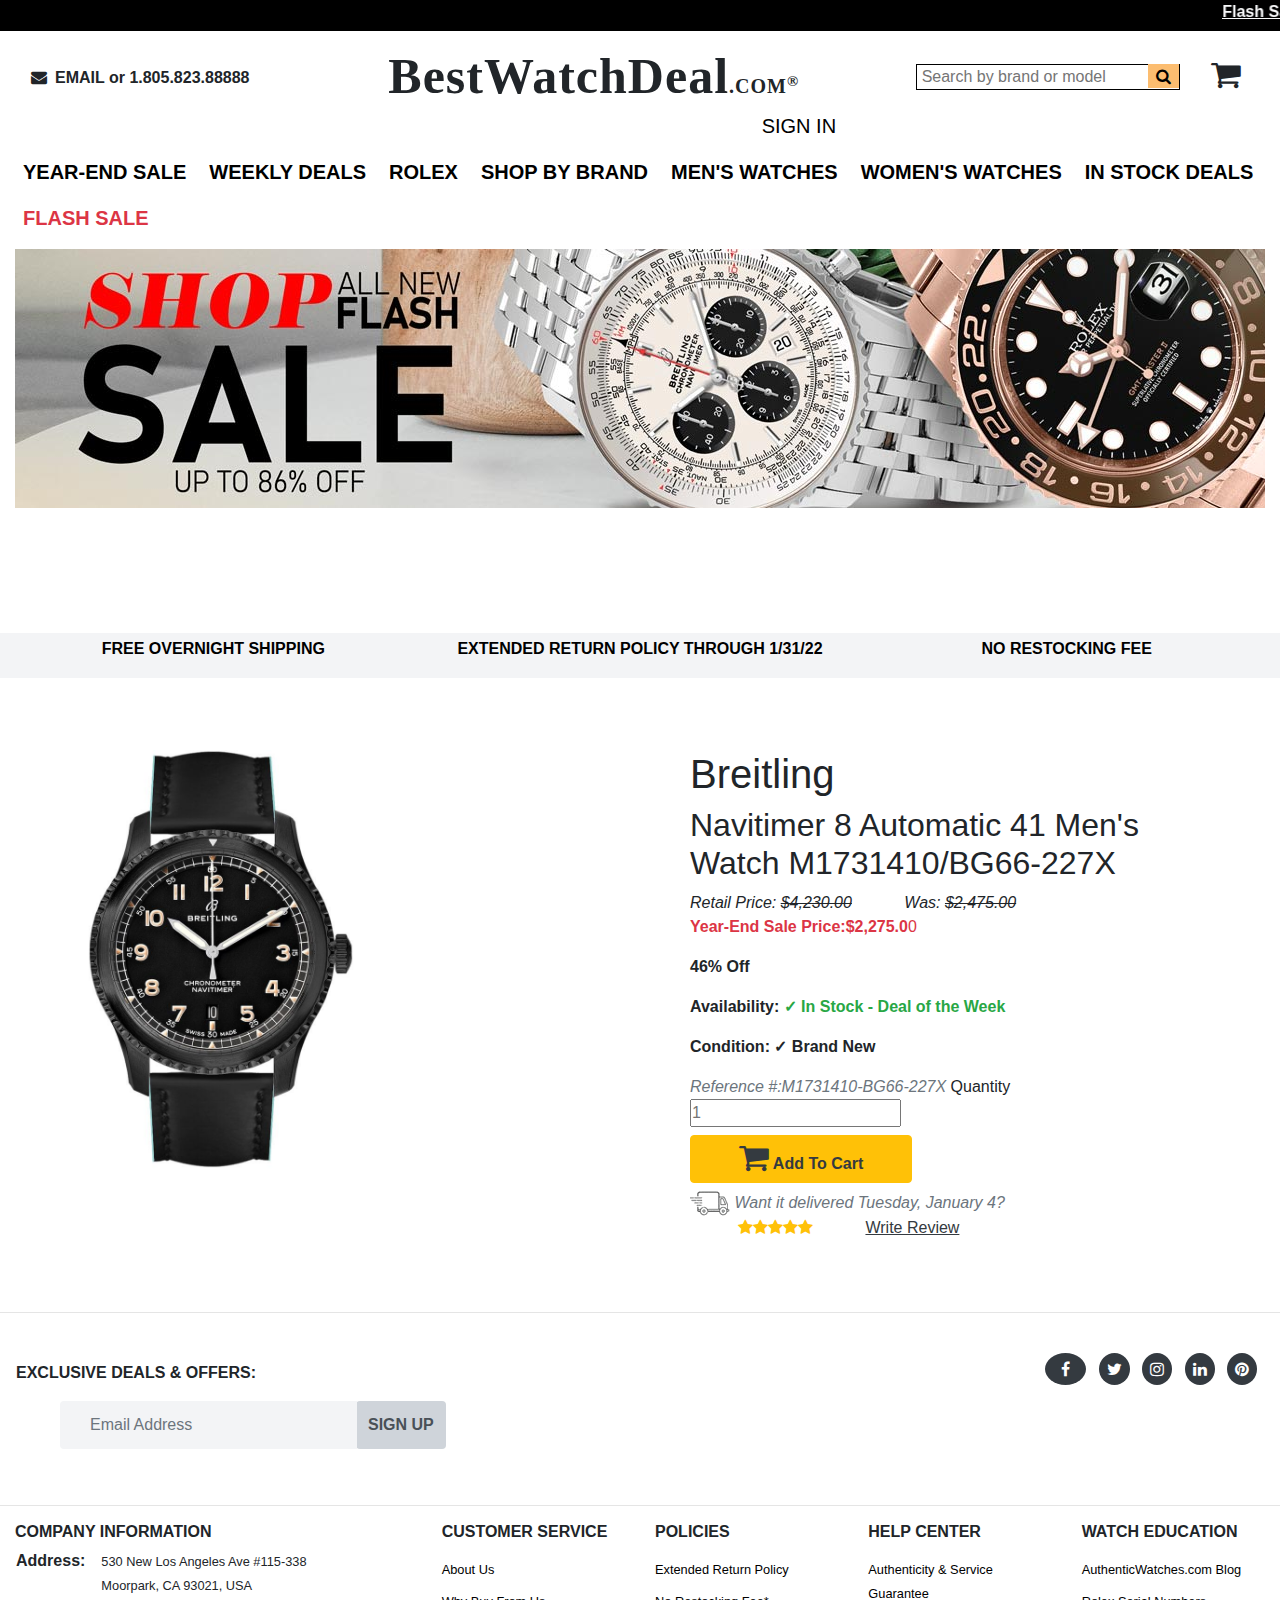
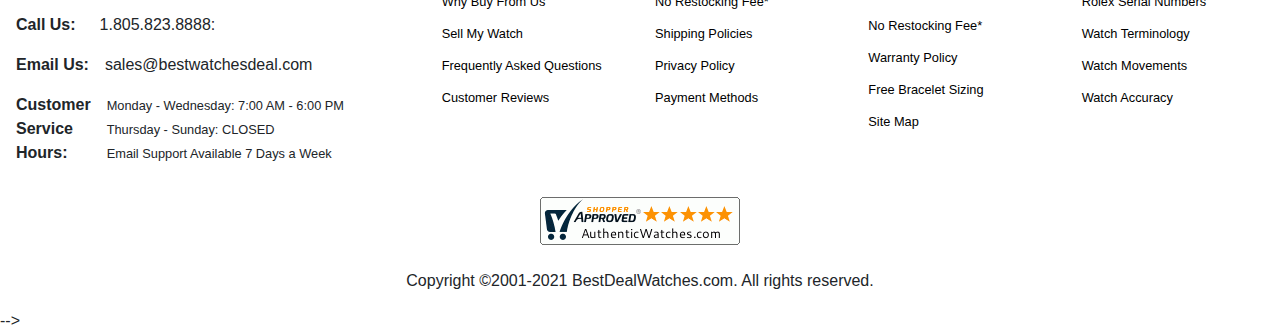
==== cart.html @ ffd87f7e "first commit" ====
<!DOCTYPE html>
<html lang="en">
<head>
    <meta charset="UTF-8">
    <meta http-equiv="X-UA-Compatible" content="IE=edge">
    <meta name="viewport" content="width=device-width, initial-scale=1.0">
    <title>Best Watches Deals</title>
    <link rel="icon" href="img/logo.png">
    <link rel="stylesheet" href="assets/plugins/animate/animate.min.css">
    <link rel="stylesheet" href="assets/plugins/fontawesome/css/font-awesome.min.css">
    <link rel="stylesheet" href="assets/plugins/bootstrap/css/bootstrap.css">
    <link rel="stylesheet" href="style.css">
</head>
<body>
    <section class="section1">
        <marquee><a href="#" class="text-light pr-5"><u><b>Flash Sale</u> <i class="fa fa-bolt"></i> Up to 86% Off</b></a> 

        <a href="#" class="text-light pl-5"><u><b>Year-End Sale</u> <i class="fa fa-gift"></i> Up to 86% Off</b></a>
    
        <a href="#"class="text-light pl-5"><u><b>Weekly Deals</u> <i class="fa fa-gift"></i> FREE NEXT DAY AIR</b></a>
    </marquee>
    </section>

    <section class="pt-2">
        <div class="container-fluid">
        <div class="row">
            <div class="col-md-3 mr-auto">
        <i class="fa fa-envelope ml-3" style="padding-top: 30px;"></i><b class="pl-2 mt-4">EMAIL or 1.805.823.88888</b>
      </div>
      <div class="col-md-3 mx-auto">
        <p class="best"><b>BestWatchDeal<span>.COM<sup>®</sup></span></b></p>
    </div>

    <div class="col-md-5 ml-auto">
        <div class="row">
        <form action="" class="brand">
            <input type="text" placeholder="Search by brand or model" class="search"><a href="" class=""><i class="fa fa-search absolute"></i></a>
        </form>

        <i class="fa fa-shopping-cart fa-2x cart"></i>

        <a href="sign.html" class="sign"><p>SIGN IN</p></a>
         </div>
         </div>
         </div>
        </div>
    </section>

    <section>
        <div class="container-fluid">
            <div class="row">
                   <a href="#" class="magss"><p>YEAR-END SALE</p></a> 
                    <a href="#"  class="magss"><p>WEEKLY DEALS</p></a>
                    <a href="#"  class="magss"><p>ROLEX</p></a>
                    <a href="#"  class="magss"><p>SHOP BY BRAND</p></a>
                    <a href="#" class="magss"><p>MEN'S WATCHES</p></a>
                    <a href="#" class="magss"><p>WOMEN'S WATCHES</p></a>
                    <a href="#"  class="magss"><p>IN STOCK DEALS</p></a>
                    <a href="#"  class="magss text-danger"><p>FLASH SALE</p></a>
            </div>
        </div>
    </section>

    <section>
        <div class="container-fluid">
            <div class="image1"></div>
        </div>
    </section>

    <section class="py-4">
        <div class="container-fluid">
        <div class="row">
            <div class="col-md-4 text-center section2">
                <a href="#" class="section2"><p class="pt-1"><b>FREE OVERNIGHT SHIPPING</b></p></a>
            </div>
            <div class="col-md-4 text-center section2">
                <a href="#" class="section2"><p class="pt-1"><b>EXTENDED RETURN POLICY THROUGH 1/31/22</b></p></a>
            </div>
            <div class="col-md-4 text-center section2">
                <a href="#" class="section2"><p class="pt-1"><b>NO RESTOCKING FEE</b></p></a>
            </div>
            </div>
        </div>
    </section>

    <section class="py-5">
        <div class="container">
            <div class="row">
                <div class="col-md-6 ">
                    <img src="img/breitling-navitimer-8-automatic-41-men-s-watch-m1731410-bg66-227x-37.jpg" alt="" width="50%" class="text-ce">
                </div>
                <div class="col-md-6 ling">
                    <h1 class="">Breitling</h1>
                    <h2>Navitimer 8 Automatic 41 Men's Watch M1731410/BG66-227X</h2>
                    <i>Retail Price: <strike>$4,230.00</strike></i>   <i class="pl-5">Was: <strike>$2,475.00
                    </strike></i>
                    <p class="text-danger"><b>Year-End Sale Price:$2,275.0</b>0</p>
                    <p "><b>46% Off</b></p>
                    <p><b>Availability:</b> <span class="text-success"><b>&#10003; In Stock - Deal of the Week</b></span></p>
                    <p><b>Condition: &#10003; Brand New</b></p>
                    <i class="text-secondary">Reference #:M1731410-BG66-227X</i> Quantity <input type="text" placeholder="1" id="">
                      
                    <div class="row my-2">
                        <div class="col-md-6">
                             <a href="#" class="btn btn-warning text-dark px-5"><i class="fa fa-shopping-cart fa-2x"></i><b> Add To Cart</b></a>
                        </div>
                    </div>
                   

                    <img src="img/load.png" alt=""> <i class="text-secondary">Want it delivered Tuesday, January 4?</i><br>
                    <i class="fa fa-star text-warning pl-5"></i><i class="fa fa-star text-warning"></i><i class="fa fa-star text-warning"></i><i class="fa fa-star text-warning"></i><i class="fa fa-star text-warning"></i>
                   
                    <a href="#" class="text-dark pl-5"><u>Write Review</u></a>
                </div>

            </div>
        </div>
    </section>
















    <section class="pt-2">
        <hr>
        <div class="container-fluid">
            <div class="row py-4">
                <div class="col-md-6">
                    <div class="row">
                    <p class="mt-2 pl-3"><b>EXCLUSIVE DEALS & OFFERS:</b></p>

                    <form action="">
                        <div class="input-group mb-3">
                            <input type="text" name="" id="" class="form-control form" placeholder="Email Address">
                            <div class="input-group-append">
                              <a href="#" class="text-dark"><span class="input-group-text form-control loop"><b>SIGN UP</b></span></a>
                            </div>
                          </div>
                    </form>
                    

                    </div>
                </div>
                <div class="col-md-6 text-right">
                    <a href="#" class=""><i class="fa fa-facebook  text-white bg-dark pl-3 pr-3 pt-2 pb-2 mr-2" style="border-radius: 50%;"></i></a>
                    <a href="#" class=""><i class="fa fa-twitter  text-white bg-dark p-2 mr-2" style="border-radius: 50%;"></i></a>
                    <a href="#" class=""><i class="fa fa-instagram  text-white bg-dark p-2 mr-2" style="border-radius: 50%;"></i></a>
                    <a href="#" class=""><i class="fa fa-linkedin  text-white bg-dark p-2 mr-2" style="border-radius: 50%;"></i></a>
                    <a href="#" class=""><i class="fa fa-pinterest text-white bg-dark p-2 mr-2" style="border-radius: 50%;"></i></a>
                </div>
            </div>
        </div>
        <hr>
    </section>

    <section>
        <div class="container-fluid">
            <div class="row">
                <div class="col-md-4">
                    <h6><b>COMPANY INFORMATION</b></h6>
                    <div class="row">
                    <p class="pl-3"><b>Address:</b></p> 
                    <p class="pl-3"><small>530 New Los Angeles Ave #115-338<br>
                        Moorpark, CA 93021, USA</small> </p>
                        </div>

                        <div class="row">
                            <p class="pl-3"><b>Call Us:</b></p> 
                            <p class="pl-4">1.805.823.8888:</p>
                                </div>

                         <div class="row">
                         <p class="pl-3"><b>Email Us:</b></p> 
                         <p class="pl-3">sales@bestwatchesdeal.com</p>
                        </div>

                         <div class="row">
                         <p class="pl-3"><b>Customer <br>Service<br> Hours:</b></p> 
                        <p class="pl-3"><small>Monday - Wednesday: 7:00 AM - 6:00 PM<br>
                        Thursday - Sunday: CLOSED<br> Email Support Available 7 Days a Week </small></p>
                         </div>
 
                 </div>

                <div class="col-md-2">
                    <h6><b>CUSTOMER SERVICE</b></h6>
                    <div class="pt-2">
                    <a href="#" class="serv"><small>About Us</small></a><br>
                    </div>
                    <div class="pt-2">
                    <a href="#" class="serv"><small>Why Buy From Us</small></a><br>
                    </div>
                    <div class="pt-2">
                    <a href="#" class="serv"><small>Sell My Watch</small></a><br>
                    </div>
                    <div class="pt-2">
                    <a href="#" class="serv"><small>Frequently Asked Questions</small></a><br>
                    </div>
                    <div class="pt-2">
                    <a href="#" class="serv"><small>Customer Reviews</small></a>
                </div>
                </div>
                <div class="col-md-2">
                    <h6><b>POLICIES</b></h6>
                    <div class="pt-2">
                        <a href="#" class="serv"><small>Extended Return Policy</small></a><br>
                        </div>
                        <div class="pt-2">
                        <a href="#" class="serv"><small>No Restocking Fee*</small></a><br>
                        </div>
                        <div class="pt-2">
                        <a href="#" class="serv"><small>Shipping Policies</small></a><br>
                        </div>
                        <div class="pt-2">
                        <a href="#" class="serv"><small>Privacy Policy</small></a><br>
                        </div>
                        <div class="pt-2">
                        <a href="#" class="serv"><small>Payment Methods</small></a>
                    </div>
                </div>
                
                <div class="col-md-2">
                    <h6><b>HELP CENTER</b></h6>
                    <div class="pt-2">
                        <a href="#" class="serv"><small>Authenticity & Service Guarantee</small></a><br>
                        </div>
                        <div class="pt-2">
                        <a href="#" class="serv"><small>No Restocking Fee*</small></a><br>
                        </div>
                        <div class="pt-2">
                        <a href="#" class="serv"><small>Warranty Policy</small></a><br>
                        </div>
                        <div class="pt-2">
                        <a href="#" class="serv"><small>Free Bracelet Sizing</small></a><br>
                        </div>
                        <div class="pt-2">
                        <a href="#" class="serv"><small>Site Map</small></a>
                    </div>
                </div>
                <div class="col-md-2">
                    <h6><b>WATCH EDUCATION
                    </b></h6>
                    <div class="pt-2">
                        <a href="#" class="serv"><small>AuthenticWatches.com Blog</small></a><br>
                        </div>
                        <div class="pt-2">
                        <a href="#" class="serv"><small>Rolex Serial Numbers</small></a><br>
                        </div>
                        <div class="pt-2">
                        <a href="#" class="serv"><small>Watch Terminology</small></a><br>
                        </div>
                        <div class="pt-2">
                        <a href="#" class="serv"><small>Watch Movements</small></a><br>
                        </div>
                        <div class="pt-2">
                        <a href="#" class="serv"><small>Watch Accuracy</small></a>
                    </div>
                </div>
            </div>
        </div>
    </section>

    <div class="container">
<div class="row justify-content-center">
    <img src="img/white-header-details.gif" alt="" class="pt-3">
    </div>
    </div>

<p class="text-center pt-4">Copyright ©2001-2021 BestDealWatches.com. All rights reserved.</p> -->


    
   
    
   


    










    
    <script src="assets/plugins/purecounter/purecounter.js"></script>
    <script src="assets/plugins/jquery.min.js"></script>
    <script src="assets/plugins/bootstrap/js/bootstrap.min.js"></script> 
    <script src="assets/plugins/wow/wow.min.js"></script>
    <script>
        new WOW().init()
        </script>
</body>
</html>
---- style.css ----
*{
    margin: 0;
    padding: 0;
    box-sizing: border-box;
}
.section1{
    background: black;
}
.best{
    font-size: 50px;
    letter-spacing: 1px;
    font-family: 'Times New Roman', Times, serif;
}
.best span{
    font-size: 20px;
}
.search{
    border: 1px solid black; 
    margin-top: 25px;
    padding-right: 50px;
    padding-left: 5px;
}
.absolute{
    position: relative;
    right: 32px;
    background: #FCBD70;
    color: black;
    padding-top: 4px;
    padding-bottom: 4px;
    padding-left: 8px;
    padding-right: 8px;
}
.cart{
    margin-top: 20px;
}
.sign{
    margin-top: 20px;
    font-size: 20px;
    color: black;
    margin-left: 15px;
}
.sign:hover{
    text-decoration: none;
    color: black;
}
.brand{
    margin-left: 169px;
}
.magss{
    color: black;
    margin-left: 23px;
    font-weight: 700;
    font-size: 20px;
}
.magss:hover{
    text-decoration: none;
    border-bottom: 2px solid black!important;
    color: black;
}
.image1{
    background-image: url('img/flash-banner-12062021.jpg');
    height: 40vh;
    background-repeat: no-repeat;
}
.section2{
    background-color: #F3F4F6;
    height: 5vh;
    color: black;
}
.section2:hover{
    background-color: #DFE0E0;
    color: black;
    text-decoration: none;
}
.pic1{
    background-image: url('img/pic1.jpg');
    height: 50vh;
    background-repeat: no-repeat;
    background-size: 95%;
}
.pic2{
    background-image: url('img/pic2.jpg');
    height: 50vh;
    background-repeat: no-repeat;
    background-size: 95%;
}
.pic3{
    background-image: url('img/pic3.jpg');
    height: 50vh;
    background-repeat: no-repeat;
    background-size: 95%;
}
.pic4{
    background-image: url('img/pic4.jpg');
    height: 50vh;
    background-repeat: no-repeat;
    background-size: 95%;
}
.card{
    background: white;
    opacity: 0.6;
    color: black;
    border: none;
}
.cardo{
    background: white;
    border: none;
    width: 55%;
    margin-top: 10px;
}
.section3{
    width: 70%;
    margin-top: 60px;
}
.sale{
    font-size: 20px;
    color: black;
}
.sale:hover{
    color: black;
    text-decoration: none;
}
.sale1{
    color: black;
}
.sale1:hover{
    color: black;
    text-decoration: none;
}
.popular{
    padding-left: 20px;
    font-size: 25px;
    font-weight: 700;
}
.watch{
    border: 3px solid #dcdcdc;
    border-radius: 50%;
    padding-left: 15px;
    padding-right: 15px;
}
.watchs{
    border: 3px solid #dcdcdc;
    border-radius: 50%;
    padding-left: 45px;
    padding-right: 45px;
    margin-left: 20px; 
}
.watches{
    border: 3px solid #dcdcdc;
    padding-left: 35px;
    padding-right: 35px;
    padding-top: 75px;
    padding-bottom: 75px;
    border-radius: 50%;
}
.watch:hover{
    border: 3px solid #8c8c8c;
    background: #d7d7d7;
}
.watches:hover{
    border: 3px solid #8c8c8c;
    background: #d7d7d7;
}
.watchs:hover{
    border: 3px solid #8c8c8c;
    background: #d7d7d7;
}
.link{
    color: black;
}
.link:hover{
    color: black;
    text-decoration: none;
}
.men{
    background: url('img/mens-watches-bg.jpg');
    height: 105vh;
    background-repeat: no-repeat;
    background-size: cover;
    border-right: 3px solid white;
}
.women{
    background: url('img/women-watches-bg.jpg');
    height: 105vh;
    background-repeat: no-repeat;
    background-size: cover;
}
.access{
    background: url('img/a.jpg');
    height: 40vh;
    background-repeat: no-repeat;
}
.access1{
    background: url('img/a2.jpg');
    height: 40vh;
    background-repeat: no-repeat;
    background-size: 100%;
}
.access4{
    background: url('img/a3.jpg');
    height: 20vh;
    background-repeat: no-repeat;
    background-size: 99%;
}
.access3{
    background: url('img/a4.jpg');
    height: 20vh;
    background-repeat: no-repeat;
    background-size: 99%;
}
.loop{
    background: #CFD4DA;
    padding-top: 24px;
    padding-bottom: 24px;
    border: none;
}
.form{
    background: #F3F4F6;
    margin-left: 60px;
    padding: 24px 60px 24px 30px; 
    border: none;
}
.serv{
    color: black;
}
.serv:hover{
    color: black;
    text-decoration: none;
}
.rare{
    font-size: 23px;
    font-weight: 650;
    color: black;
}
.rare:hover{
    color: black;
    text-decoration: black;
}
.man{
    background: #f3f4f663;
    margin-top: 120px;
}
.met{
    color: black;
}
.met:hover{
    color: black;
    text-decoration: none;
}
.check{
    background: #CFD4DA;
    padding-top: 10px;
    padding-bottom: 10px;
}
.out{
    color: black;
}
.out:hover{
    color: black;
    text-decoration: none;
}
.checks{
    padding-top: 150px;
    padding-bottom: 120px;
}
.modal{
    margin-top: 200px;
    width: 50%;
    margin-left: 350px;
}
.ling{
    padding-left:50px;

}
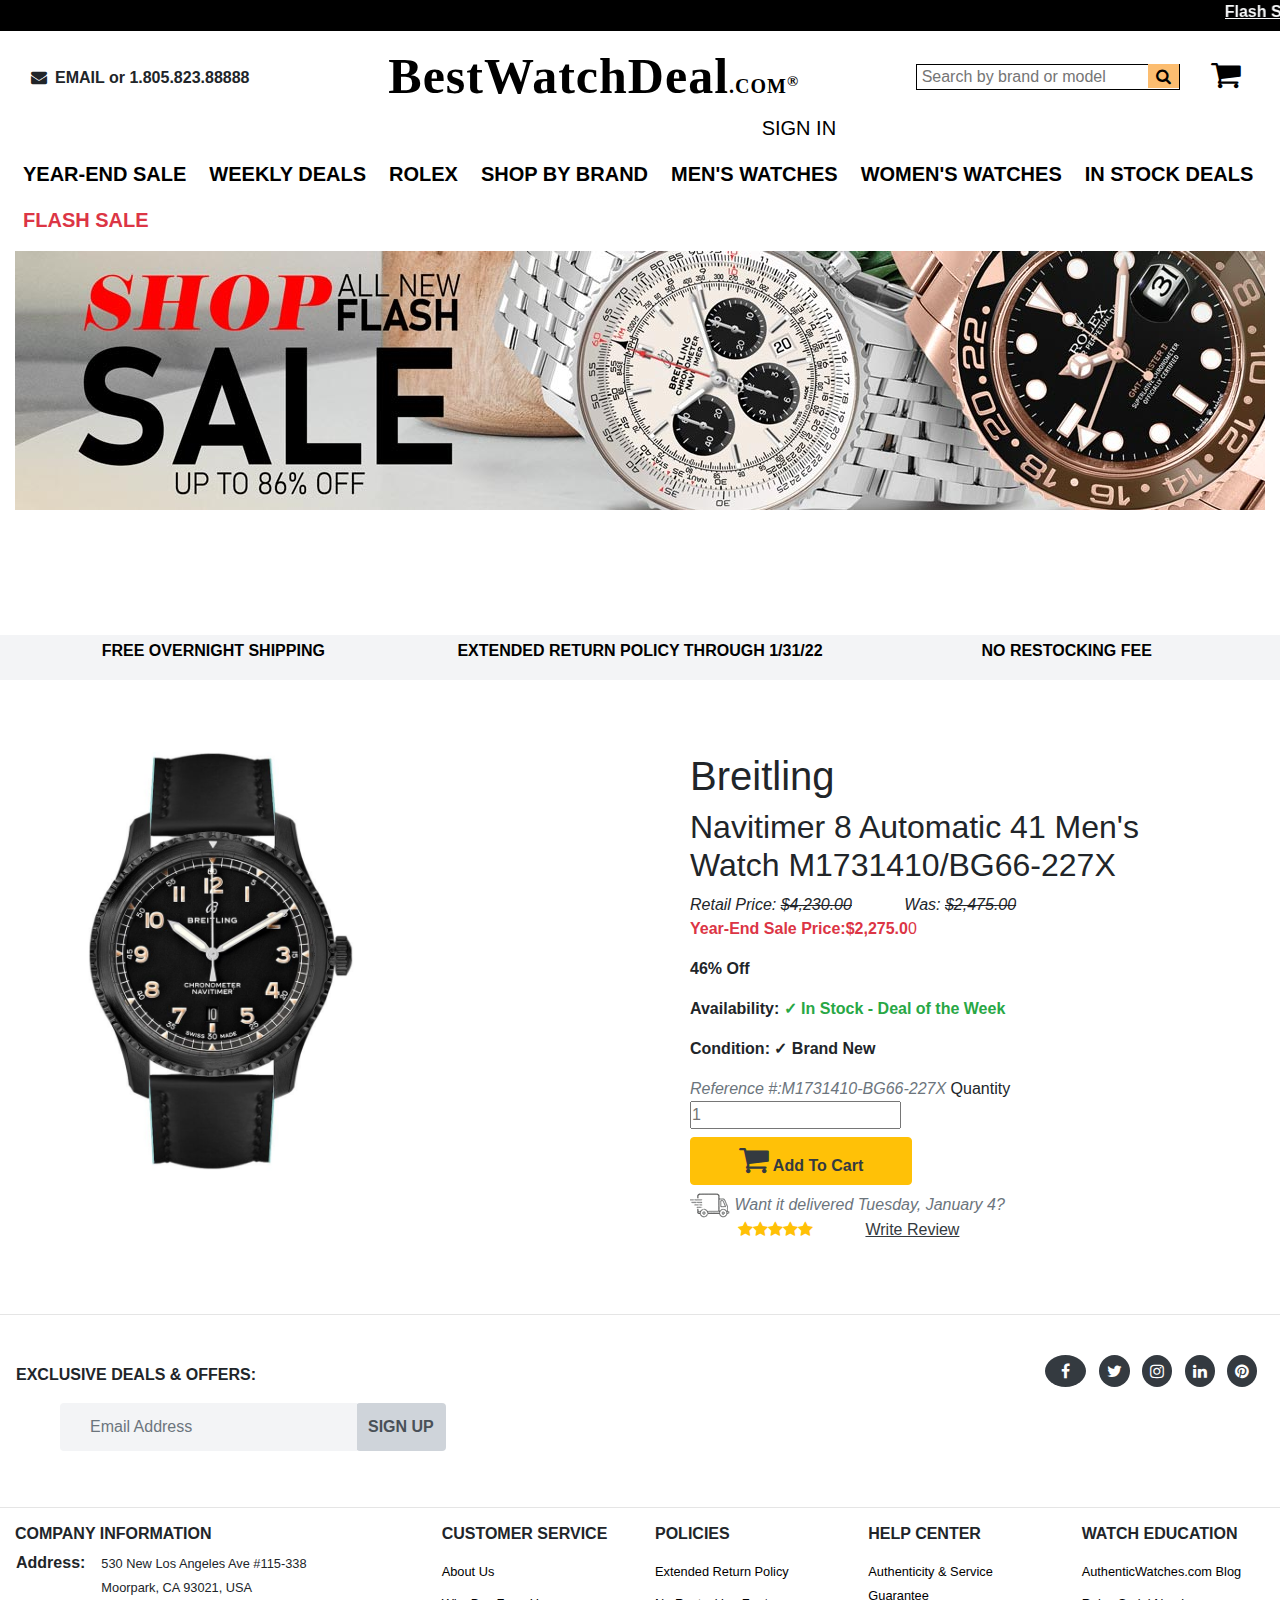
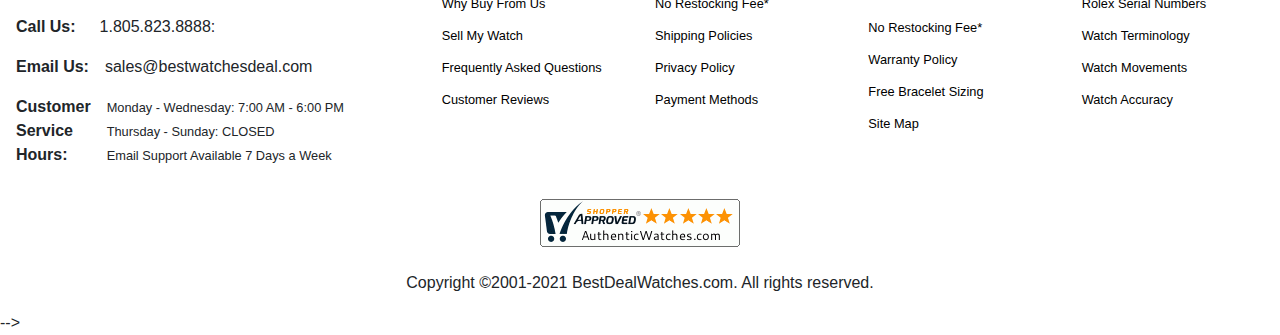
==== commit d83b1968: "first commit" ====
--- a/cart.html
+++ b/cart.html
@@ -28,7 +28,7 @@
         <i class="fa fa-envelope ml-3" style="padding-top: 30px;"></i><b class="pl-2 mt-4">EMAIL or 1.805.823.88888</b>
       </div>
       <div class="col-md-3 mx-auto">
-        <p class="best"><b>BestWatchDeal<span>.COM<sup>®</sup></span></b></p>
+        <a href="index.html"  class="best"><p><b>BestWatchDeal<span>.COM<sup>®</sup></span></b></p></a>
     </div>
 
     <div class="col-md-5 ml-auto">
@@ -37,7 +37,7 @@
             <input type="text" placeholder="Search by brand or model" class="search"><a href="" class=""><i class="fa fa-search absolute"></i></a>
         </form>
 
-        <i class="fa fa-shopping-cart fa-2x cart"></i>
+        <a href="cart.html" class="cart"><i class="fa fa-shopping-cart fa-2x"></i></a>
 
         <a href="sign.html" class="sign"><p>SIGN IN</p></a>
          </div>
--- a/style.css
+++ b/style.css
@@ -10,9 +10,14 @@
     font-size: 50px;
     letter-spacing: 1px;
     font-family: 'Times New Roman', Times, serif;
+    color: black;
 }
 .best span{
     font-size: 20px;
+}
+.best:hover{
+    text-decoration: none;
+    color: black;
 }
 .search{
     border: 1px solid black; 
@@ -32,6 +37,10 @@
 }
 .cart{
     margin-top: 20px;
+    color: black;
+}
+.cart:hover{
+    color: black;
 }
 .sign{
     margin-top: 20px;
@@ -270,5 +279,105 @@
 }
 .ling{
     padding-left:50px;
-
+}
+.envy{
+    padding-top: 30px;
+}
+.class{
+    margin-bottom: 25px;
+}
+@media(max-width: 576px){
+    .envy{
+        margin-left: 70px !important;
+        padding-top: 10px;
+    }
+    .best{
+        font-size: 40px;
+        margin-left: 5px;
+    }
+    .brand{
+        margin-left: 50px;
+    }
+     .search{
+        margin-top: 0;
+        padding-left: 50px;
+        padding-right: 50px;
+    } 
+    .sign{
+        margin-left: 250px;
+    }
+    .cart{
+        margin-left: 10px;
+    }
+    .image1{
+        background-size: contain;
+    }
+    .class{
+        margin-top: -230px;
+    }
+    .section2{
+        margin-top: 15px;
+        height: 60px;
+    }
+    .popular{
+        text-align: center;
+    }
+    .watch{
+        margin-left: 65px;
+    }
+    .watchs{
+        margin-left: 35px;
+    }
+    .watches{
+        margin-left: 25px;
+    }
+    .women{
+        background-size: 100%;
+        margin-top: -400px;
+    }
+    .men{
+        background-size: 100%;
+    }
+    .man{
+        margin-top: 0;
+    }
+    .access{
+        background-size: 100%;
+        height: 100%;
+        margin-top: -400px;
+    }
+    .access1{
+        background-size: 100%;
+        height: 100%;
+        margin-top: -380px;
+    }
+    .access3{
+        background-size: 100%;
+        height: 100%;
+        margin-top: -320px;
+    }
+    .access4{
+        background-size: 100%;
+        height: 100%;
+        margin-top: -200px;
+    }
+    .rare{
+        font-size: 10px;
+    }
+    .luxu{
+        margin-top: -100px;
+        text-align: center;
+    }
+    .save{
+        padding-left: 10px !important;
+        padding-right: 10px !important;
+        text-align: center;
+    }
+    .saves{
+        text-align: center;
+        margin-top: 50px !important;
+    }
+    .forms{
+        margin-: 50px !important;
+    }
 }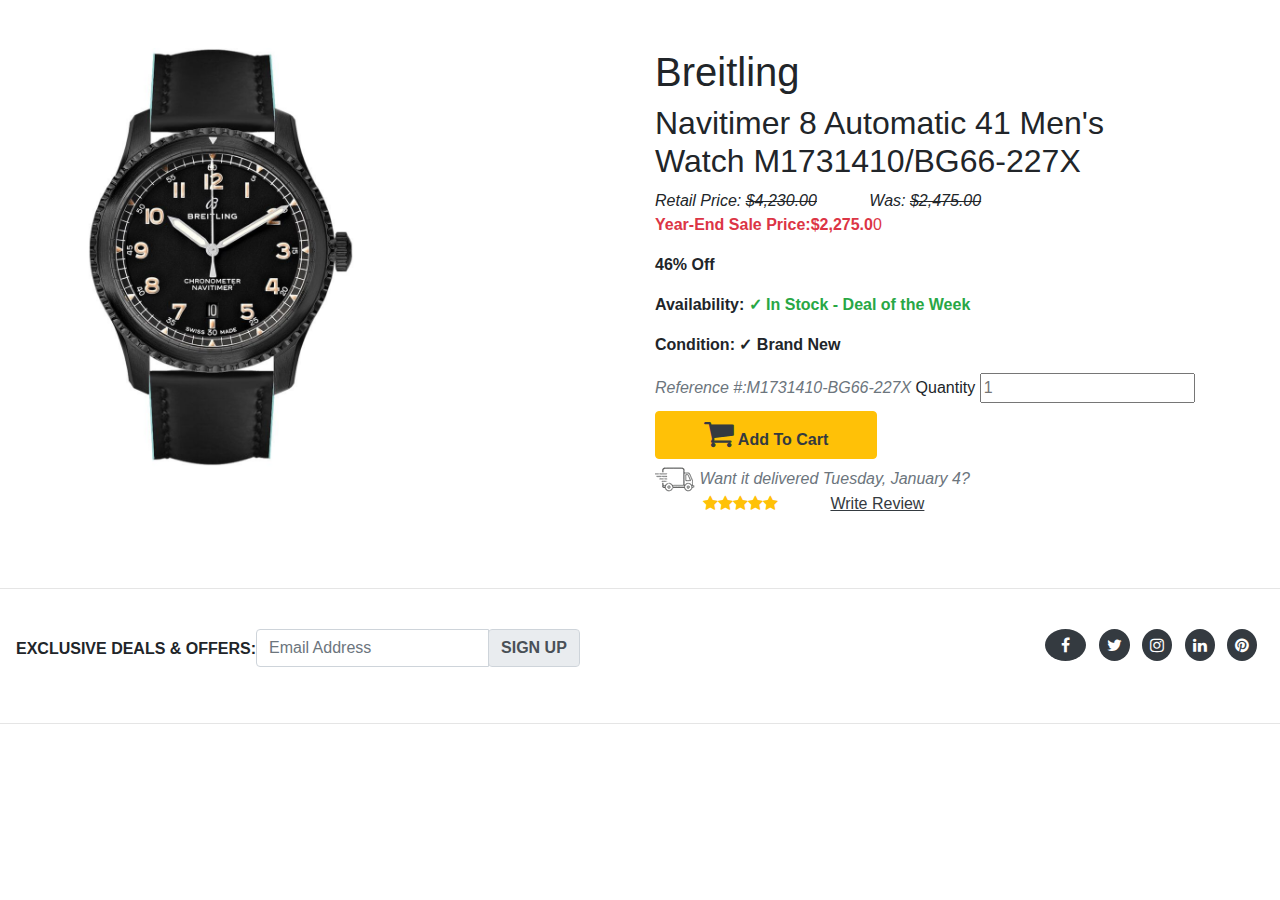
==== commit 51a4c5a0: "gsfsgsfsf" ====
--- a/cart.html
+++ b/cart.html
@@ -9,79 +9,10 @@
     <link rel="stylesheet" href="assets/plugins/animate/animate.min.css">
     <link rel="stylesheet" href="assets/plugins/fontawesome/css/font-awesome.min.css">
     <link rel="stylesheet" href="assets/plugins/bootstrap/css/bootstrap.css">
-    <link rel="stylesheet" href="style.css">
+    
 </head>
 <body>
-    <section class="section1">
-        <marquee><a href="#" class="text-light pr-5"><u><b>Flash Sale</u> <i class="fa fa-bolt"></i> Up to 86% Off</b></a> 
-
-        <a href="#" class="text-light pl-5"><u><b>Year-End Sale</u> <i class="fa fa-gift"></i> Up to 86% Off</b></a>
-    
-        <a href="#"class="text-light pl-5"><u><b>Weekly Deals</u> <i class="fa fa-gift"></i> FREE NEXT DAY AIR</b></a>
-    </marquee>
-    </section>
-
-    <section class="pt-2">
-        <div class="container-fluid">
-        <div class="row">
-            <div class="col-md-3 mr-auto">
-        <i class="fa fa-envelope ml-3" style="padding-top: 30px;"></i><b class="pl-2 mt-4">EMAIL or 1.805.823.88888</b>
-      </div>
-      <div class="col-md-3 mx-auto">
-        <a href="index.html"  class="best"><p><b>BestWatchDeal<span>.COM<sup>®</sup></span></b></p></a>
-    </div>
-
-    <div class="col-md-5 ml-auto">
-        <div class="row">
-        <form action="" class="brand">
-            <input type="text" placeholder="Search by brand or model" class="search"><a href="" class=""><i class="fa fa-search absolute"></i></a>
-        </form>
-
-        <a href="cart.html" class="cart"><i class="fa fa-shopping-cart fa-2x"></i></a>
-
-        <a href="sign.html" class="sign"><p>SIGN IN</p></a>
-         </div>
-         </div>
-         </div>
-        </div>
-    </section>
-
-    <section>
-        <div class="container-fluid">
-            <div class="row">
-                   <a href="#" class="magss"><p>YEAR-END SALE</p></a> 
-                    <a href="#"  class="magss"><p>WEEKLY DEALS</p></a>
-                    <a href="#"  class="magss"><p>ROLEX</p></a>
-                    <a href="#"  class="magss"><p>SHOP BY BRAND</p></a>
-                    <a href="#" class="magss"><p>MEN'S WATCHES</p></a>
-                    <a href="#" class="magss"><p>WOMEN'S WATCHES</p></a>
-                    <a href="#"  class="magss"><p>IN STOCK DEALS</p></a>
-                    <a href="#"  class="magss text-danger"><p>FLASH SALE</p></a>
-            </div>
-        </div>
-    </section>
-
-    <section>
-        <div class="container-fluid">
-            <div class="image1"></div>
-        </div>
-    </section>
-
-    <section class="py-4">
-        <div class="container-fluid">
-        <div class="row">
-            <div class="col-md-4 text-center section2">
-                <a href="#" class="section2"><p class="pt-1"><b>FREE OVERNIGHT SHIPPING</b></p></a>
-            </div>
-            <div class="col-md-4 text-center section2">
-                <a href="#" class="section2"><p class="pt-1"><b>EXTENDED RETURN POLICY THROUGH 1/31/22</b></p></a>
-            </div>
-            <div class="col-md-4 text-center section2">
-                <a href="#" class="section2"><p class="pt-1"><b>NO RESTOCKING FEE</b></p></a>
-            </div>
-            </div>
-        </div>
-    </section>
+   
 
     <section class="py-5">
         <div class="container">
@@ -164,124 +95,6 @@
         <hr>
     </section>
 
-    <section>
-        <div class="container-fluid">
-            <div class="row">
-                <div class="col-md-4">
-                    <h6><b>COMPANY INFORMATION</b></h6>
-                    <div class="row">
-                    <p class="pl-3"><b>Address:</b></p> 
-                    <p class="pl-3"><small>530 New Los Angeles Ave #115-338<br>
-                        Moorpark, CA 93021, USA</small> </p>
-                        </div>
-
-                        <div class="row">
-                            <p class="pl-3"><b>Call Us:</b></p> 
-                            <p class="pl-4">1.805.823.8888:</p>
-                                </div>
-
-                         <div class="row">
-                         <p class="pl-3"><b>Email Us:</b></p> 
-                         <p class="pl-3">sales@bestwatchesdeal.com</p>
-                        </div>
-
-                         <div class="row">
-                         <p class="pl-3"><b>Customer <br>Service<br> Hours:</b></p> 
-                        <p class="pl-3"><small>Monday - Wednesday: 7:00 AM - 6:00 PM<br>
-                        Thursday - Sunday: CLOSED<br> Email Support Available 7 Days a Week </small></p>
-                         </div>
- 
-                 </div>
-
-                <div class="col-md-2">
-                    <h6><b>CUSTOMER SERVICE</b></h6>
-                    <div class="pt-2">
-                    <a href="#" class="serv"><small>About Us</small></a><br>
-                    </div>
-                    <div class="pt-2">
-                    <a href="#" class="serv"><small>Why Buy From Us</small></a><br>
-                    </div>
-                    <div class="pt-2">
-                    <a href="#" class="serv"><small>Sell My Watch</small></a><br>
-                    </div>
-                    <div class="pt-2">
-                    <a href="#" class="serv"><small>Frequently Asked Questions</small></a><br>
-                    </div>
-                    <div class="pt-2">
-                    <a href="#" class="serv"><small>Customer Reviews</small></a>
-                </div>
-                </div>
-                <div class="col-md-2">
-                    <h6><b>POLICIES</b></h6>
-                    <div class="pt-2">
-                        <a href="#" class="serv"><small>Extended Return Policy</small></a><br>
-                        </div>
-                        <div class="pt-2">
-                        <a href="#" class="serv"><small>No Restocking Fee*</small></a><br>
-                        </div>
-                        <div class="pt-2">
-                        <a href="#" class="serv"><small>Shipping Policies</small></a><br>
-                        </div>
-                        <div class="pt-2">
-                        <a href="#" class="serv"><small>Privacy Policy</small></a><br>
-                        </div>
-                        <div class="pt-2">
-                        <a href="#" class="serv"><small>Payment Methods</small></a>
-                    </div>
-                </div>
-                
-                <div class="col-md-2">
-                    <h6><b>HELP CENTER</b></h6>
-                    <div class="pt-2">
-                        <a href="#" class="serv"><small>Authenticity & Service Guarantee</small></a><br>
-                        </div>
-                        <div class="pt-2">
-                        <a href="#" class="serv"><small>No Restocking Fee*</small></a><br>
-                        </div>
-                        <div class="pt-2">
-                        <a href="#" class="serv"><small>Warranty Policy</small></a><br>
-                        </div>
-                        <div class="pt-2">
-                        <a href="#" class="serv"><small>Free Bracelet Sizing</small></a><br>
-                        </div>
-                        <div class="pt-2">
-                        <a href="#" class="serv"><small>Site Map</small></a>
-                    </div>
-                </div>
-                <div class="col-md-2">
-                    <h6><b>WATCH EDUCATION
-                    </b></h6>
-                    <div class="pt-2">
-                        <a href="#" class="serv"><small>AuthenticWatches.com Blog</small></a><br>
-                        </div>
-                        <div class="pt-2">
-                        <a href="#" class="serv"><small>Rolex Serial Numbers</small></a><br>
-                        </div>
-                        <div class="pt-2">
-                        <a href="#" class="serv"><small>Watch Terminology</small></a><br>
-                        </div>
-                        <div class="pt-2">
-                        <a href="#" class="serv"><small>Watch Movements</small></a><br>
-                        </div>
-                        <div class="pt-2">
-                        <a href="#" class="serv"><small>Watch Accuracy</small></a>
-                    </div>
-                </div>
-            </div>
-        </div>
-    </section>
-
-    <div class="container">
-<div class="row justify-content-center">
-    <img src="img/white-header-details.gif" alt="" class="pt-3">
-    </div>
-    </div>
-
-<p class="text-center pt-4">Copyright ©2001-2021 BestDealWatches.com. All rights reserved.</p> -->
-
-
-    
-   
     
    
 
